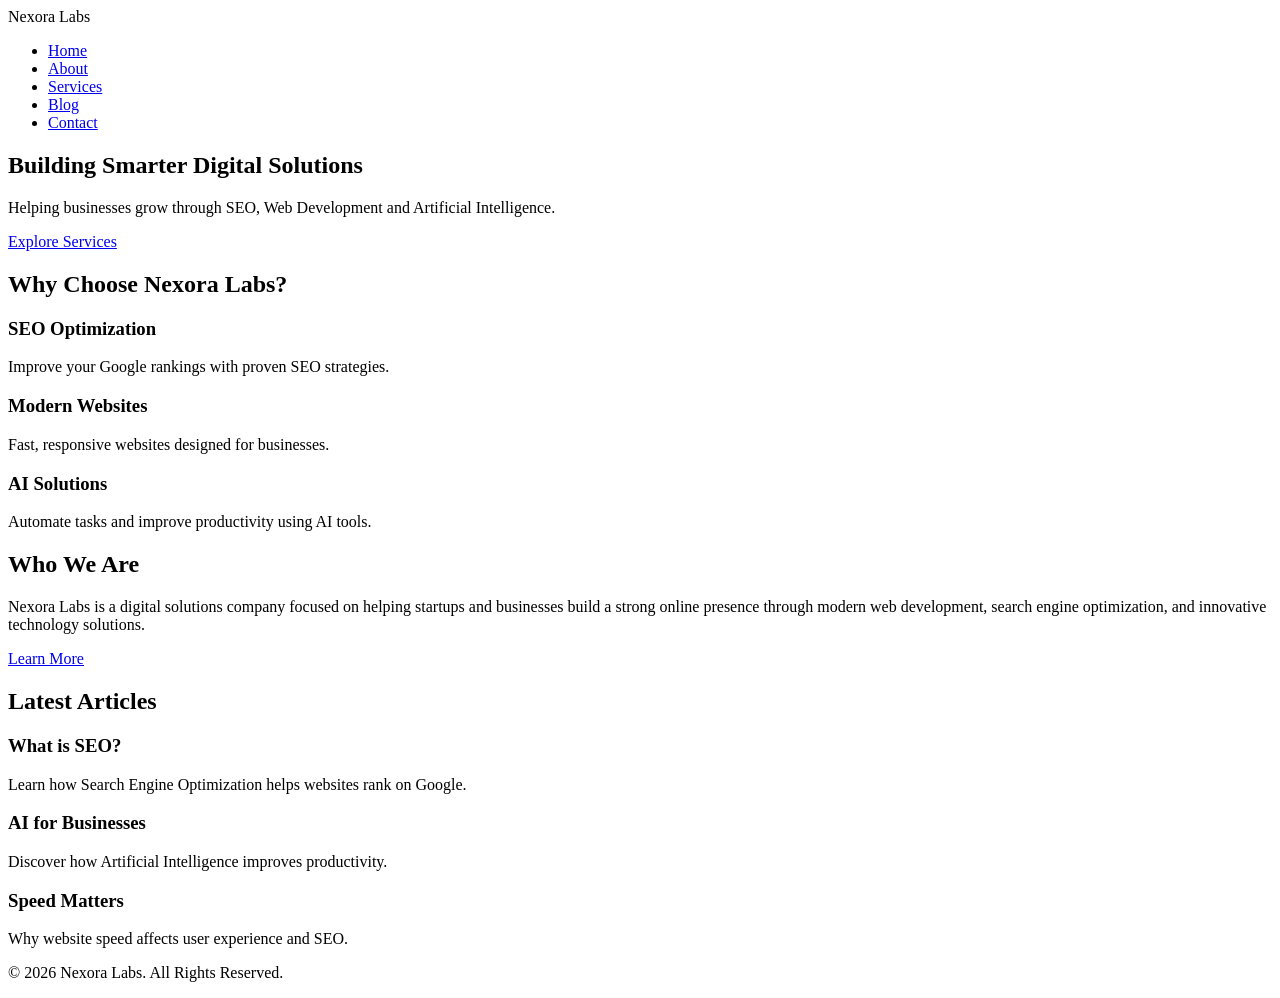
==== index.html @ 51201638 "Add files via upload" ====
<!DOCTYPE html>
<html lang="en">
<head>

<meta charset="UTF-8">
<meta name="viewport" content="width=device-width, initial-scale=1.0">

<title>Nexora Labs | Smart Digital Solutions</title>

<meta name="description" content="Nexora Labs helps businesses grow through SEO, web development, AI solutions and digital innovation.">

<meta name="keywords" content="SEO, Web Development, AI, Digital Marketing, Nexora Labs">

<meta name="author" content="Nexora Labs">

<link rel="stylesheet" href="css/style.css">

<link rel="preconnect" href="https://fonts.googleapis.com">
<link rel="preconnect" href="https://fonts.gstatic.com" crossorigin>

<link href="https://fonts.googleapis.com/css2?family=Poppins:wght@300;400;500;600;700&display=swap" rel="stylesheet">

</head>

<body>

<header>

<div class="container">

<div class="logo">
Nexora Labs
</div>

<nav>

<ul>

<li><a href="index.html">Home</a></li>

<li><a href="about.html">About</a></li>

<li><a href="services.html">Services</a></li>

<li><a href="blog.html">Blog</a></li>

<li><a href="contact.html">Contact</a></li>

</ul>

</nav>

</div>

</header>


<section class="hero">

<div class="container">

<h1>Building Smarter Digital Solutions</h1>

<p>
Helping businesses grow through SEO, Web Development and Artificial Intelligence.
</p>

<a href="services.html" class="btn">
Explore Services
</a>

</div>

</section>


<section class="features">

<div class="container">

<h2>Why Choose Nexora Labs?</h2>

<div class="cards">

<div class="card">

<h3>SEO Optimization</h3>

<p>
Improve your Google rankings with proven SEO strategies.
</p>

</div>

<div class="card">

<h3>Modern Websites</h3>

<p>
Fast, responsive websites designed for businesses.
</p>

</div>

<div class="card">

<h3>AI Solutions</h3>

<p>
Automate tasks and improve productivity using AI tools.
</p>

</div>

</div>

</div>

</section>


<section class="about-preview">

<div class="container">

<h2>Who We Are</h2>

<p>

Nexora Labs is a digital solutions company focused on helping startups and businesses build a strong online presence through modern web development, search engine optimization, and innovative technology solutions.

</p>

<a href="about.html" class="btn-outline">
Learn More
</a>

</div>

</section>


<section class="blog-preview">

<div class="container">

<h2>Latest Articles</h2>

<div class="cards">

<div class="card">

<h3>What is SEO?</h3>

<p>
Learn how Search Engine Optimization helps websites rank on Google.
</p>

</div>

<div class="card">

<h3>AI for Businesses</h3>

<p>
Discover how Artificial Intelligence improves productivity.
</p>

</div>

<div class="card">

<h3>Speed Matters</h3>

<p>
Why website speed affects user experience and SEO.
</p>

</div>

</div>

</div>

</section>


<footer>

<div class="container">

<p>

© 2026 Nexora Labs. All Rights Reserved.

</p>

</div>

</footer>

<script src="js/script.js"></script>

</body>

</html>
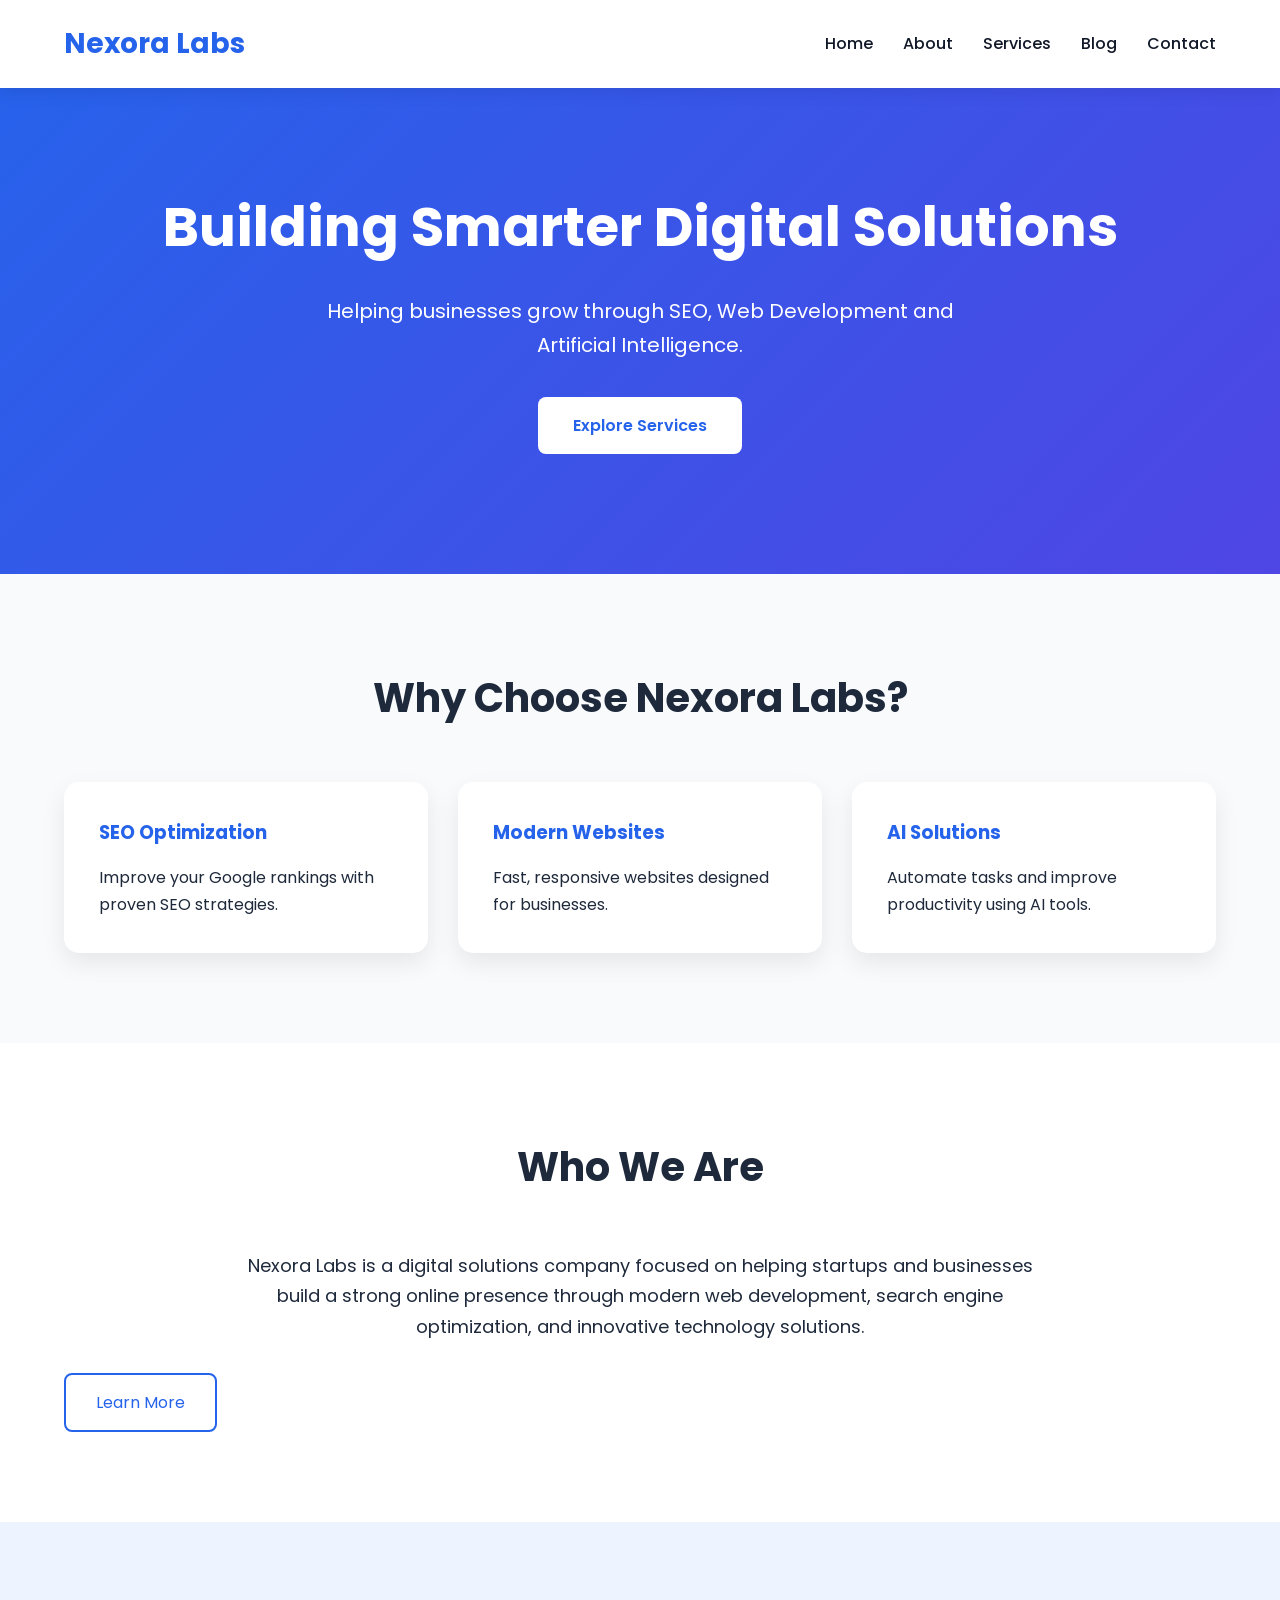
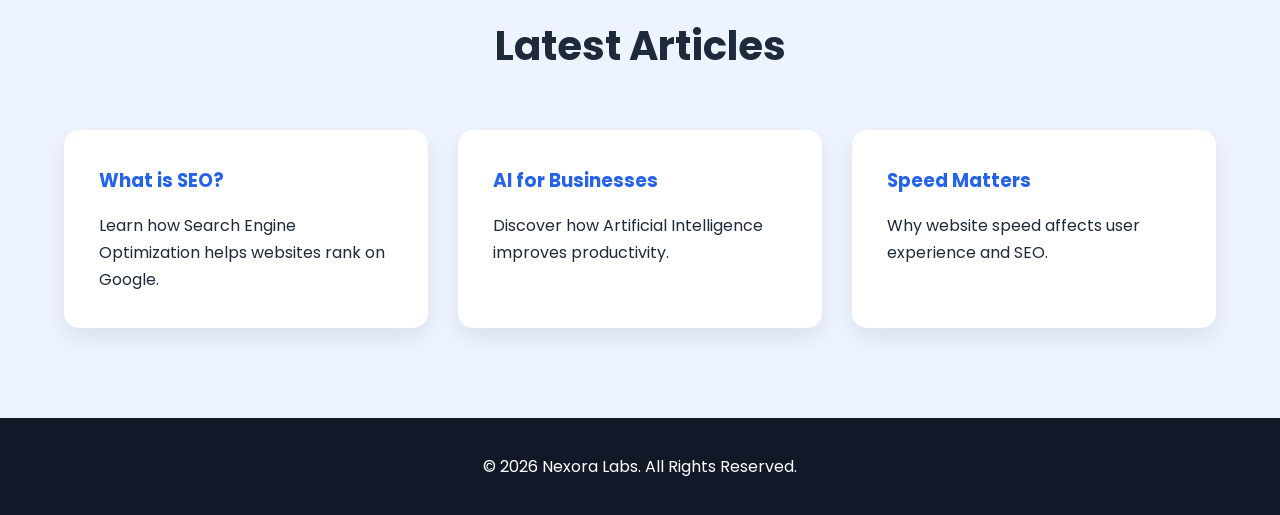
==== commit b95d6198: "Fix HTML encoding issues in index.html" ====
--- a/index.html
+++ b/index.html
@@ -13,7 +13,7 @@
 
 <meta name="author" content="Nexora Labs">
 
-<link rel="stylesheet" href="css/style.css">
+<link rel="stylesheet" href="style.css">
 
 <link rel="preconnect" href="https://fonts.googleapis.com">
 <link rel="preconnect" href="https://fonts.gstatic.com" crossorigin>
@@ -199,8 +199,8 @@
 
 </footer>
 
-<script src="js/script.js"></script>
+<script src="script.js"></script>
 
 </body>
 
-</html>+</html>
--- a/style.css
+++ b/style.css
@@ -0,0 +1,249 @@
+/* Google Font */
+@import url('https://fonts.googleapis.com/css2?family=Poppins:wght@300;400;500;600;700;800&display=swap');
+
+*{
+    margin:0;
+    padding:0;
+    box-sizing:border-box;
+    font-family:'Poppins',sans-serif;
+}
+
+html{
+    scroll-behavior:smooth;
+}
+
+body{
+    background:#f8fafc;
+    color:#1e293b;
+    line-height:1.7;
+}
+
+.container{
+    width:90%;
+    max-width:1200px;
+    margin:auto;
+}
+
+/* Header */
+
+header{
+    position:fixed;
+    width:100%;
+    top:0;
+    left:0;
+    background:#fff;
+    box-shadow:0 5px 15px rgba(0,0,0,.08);
+    z-index:1000;
+}
+
+header .container{
+    display:flex;
+    justify-content:space-between;
+    align-items:center;
+    padding:20px 0;
+}
+
+.logo{
+    font-size:28px;
+    font-weight:700;
+    color:#2563eb;
+}
+
+nav ul{
+    display:flex;
+    list-style:none;
+}
+
+nav ul li{
+    margin-left:30px;
+}
+
+nav ul li a{
+    text-decoration:none;
+    color:#111827;
+    font-weight:500;
+    transition:.3s;
+}
+
+nav ul li a:hover{
+    color:#2563eb;
+}
+
+/* Hero */
+
+.hero{
+    padding:180px 0 120px;
+    background:linear-gradient(135deg,#2563eb,#4f46e5);
+    color:#fff;
+    text-align:center;
+}
+
+.hero h1{
+    font-size:55px;
+    margin-bottom:20px;
+}
+
+.hero p{
+    font-size:20px;
+    max-width:700px;
+    margin:auto;
+}
+
+.btn{
+    display:inline-block;
+    margin-top:35px;
+    background:#fff;
+    color:#2563eb;
+    padding:15px 35px;
+    border-radius:8px;
+    text-decoration:none;
+    font-weight:600;
+    transition:.3s;
+}
+
+.btn:hover{
+    transform:translateY(-5px);
+}
+
+.btn-outline{
+    display:inline-block;
+    margin-top:30px;
+    border:2px solid #2563eb;
+    color:#2563eb;
+    padding:14px 30px;
+    text-decoration:none;
+    border-radius:8px;
+    transition:.3s;
+}
+
+.btn-outline:hover{
+    background:#2563eb;
+    color:#fff;
+}
+
+/* Sections */
+
+section{
+    padding:90px 0;
+}
+
+section h2{
+    text-align:center;
+    font-size:40px;
+    margin-bottom:50px;
+}
+
+/* Cards */
+
+.cards{
+    display:grid;
+    grid-template-columns:repeat(auto-fit,minmax(280px,1fr));
+    gap:30px;
+}
+
+.card{
+    background:#fff;
+    border-radius:15px;
+    padding:35px;
+    box-shadow:0 10px 25px rgba(0,0,0,.08);
+    transition:.4s;
+}
+
+.card:hover{
+    transform:translateY(-10px);
+}
+
+.card h3{
+    color:#2563eb;
+    margin-bottom:15px;
+}
+
+/* About */
+
+.about-preview{
+    background:#fff;
+}
+
+.about-preview p{
+    max-width:800px;
+    margin:auto;
+    text-align:center;
+    font-size:18px;
+}
+
+/* Blog */
+
+.blog-preview{
+    background:#eef4ff;
+}
+
+/* Footer */
+
+footer{
+    background:#111827;
+    color:#fff;
+    text-align:center;
+    padding:35px;
+}
+
+/* Responsive */
+
+@media(max-width:768px){
+
+header .container{
+    flex-direction:column;
+}
+
+nav ul{
+    flex-direction:column;
+    text-align:center;
+    margin-top:20px;
+}
+
+nav ul li{
+    margin:12px 0;
+}
+
+.hero{
+    padding-top:220px;
+}
+
+.hero h1{
+    font-size:38px;
+}
+
+section h2{
+    font-size:30px;
+}
+
+}
+/* Contact Form */
+
+.contact-form{
+    max-width:700px;
+    margin:auto;
+    display:flex;
+    flex-direction:column;
+    gap:20px;
+}
+
+.contact-form input,
+.contact-form textarea{
+    width:100%;
+    padding:16px;
+    border:1px solid #d1d5db;
+    border-radius:8px;
+    font-size:16px;
+    outline:none;
+}
+
+.contact-form input:focus,
+.contact-form textarea:focus{
+    border-color:#2563eb;
+    box-shadow:0 0 8px rgba(37,99,235,.2);
+}
+
+.contact-form button{
+    border:none;
+    cursor:pointer;
+}
